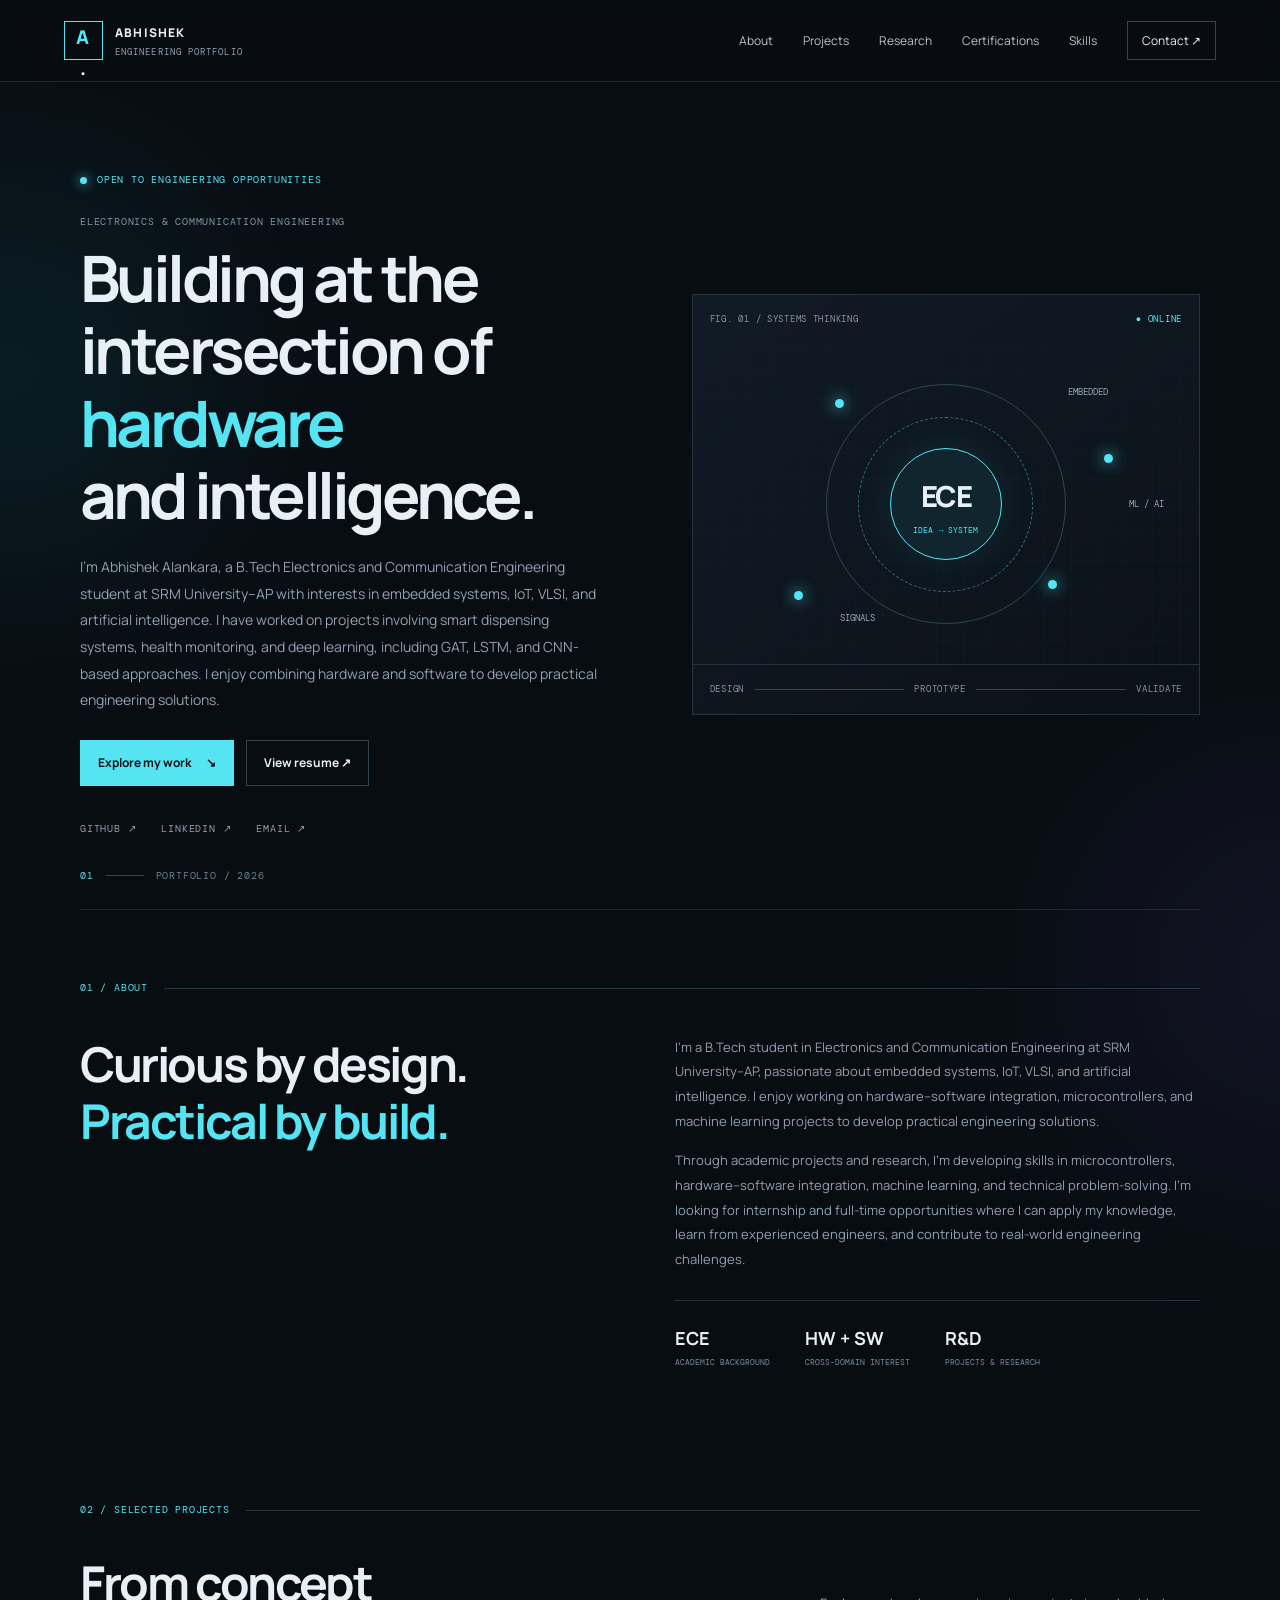
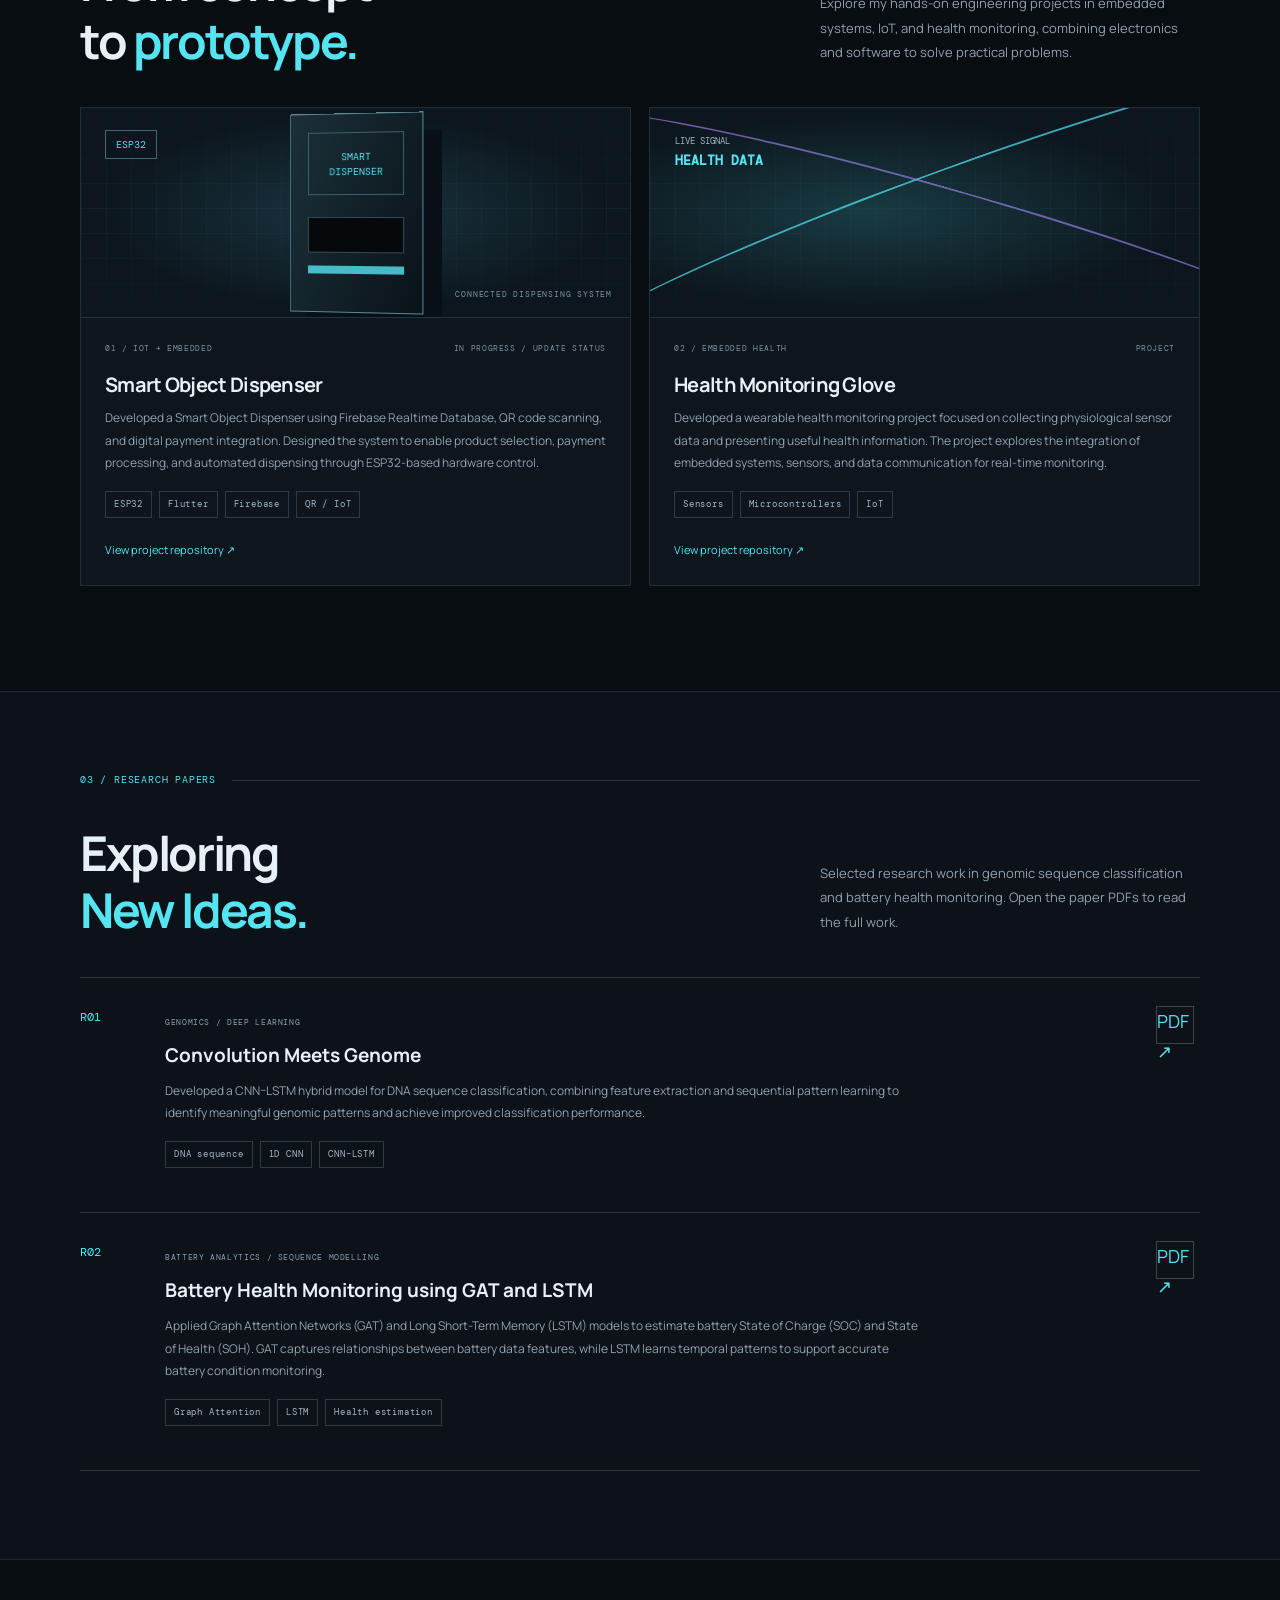
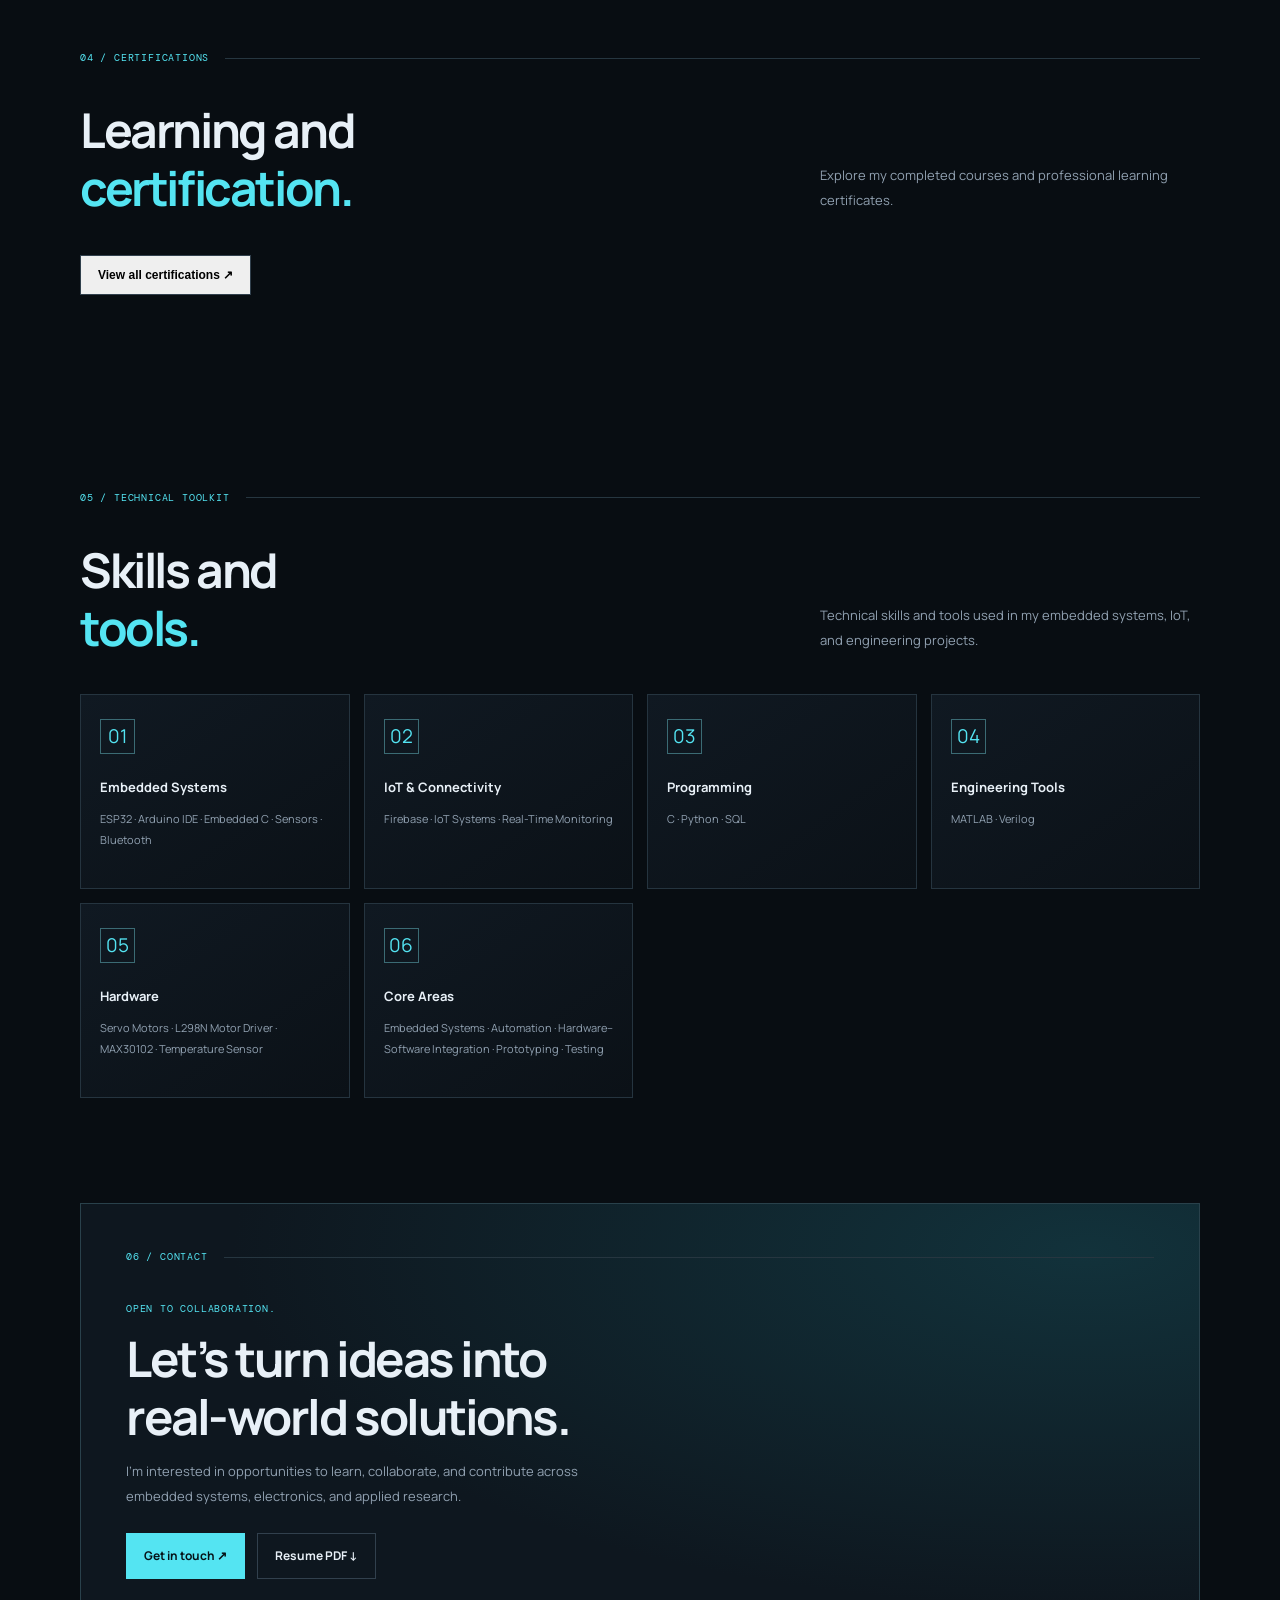
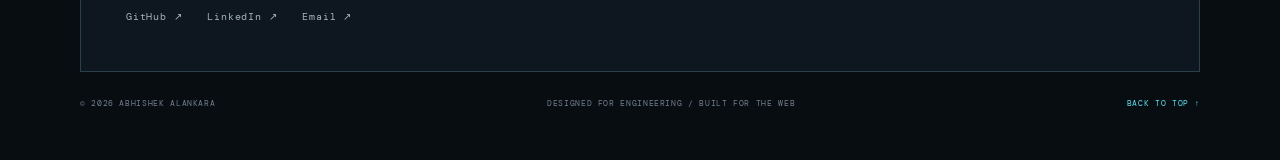
==== index.html @ 3ebed551 "Add files via upload" ====
<!DOCTYPE html>
<html lang="en">
<head>
  <meta charset="UTF-8">
  <meta name="viewport" content="width=device-width, initial-scale=1.0">
  <meta name="description" content="Abhishek Alankara — Electronics and Communication Engineering portfolio, embedded systems, IoT, VLSI and AI/ML research.">
  <title>Abhishek Alankara | ECE Portfolio</title>
  <link rel="preconnect" href="https://fonts.googleapis.com">
  <link rel="preconnect" href="https://fonts.gstatic.com" crossorigin>
  <link href="https://fonts.googleapis.com/css2?family=DM+Mono:wght@400;500&family=Manrope:wght@400;500;600;700;800&display=swap" rel="stylesheet">
  <link rel="stylesheet" href="style.css">
  <style>[hidden] { display: none !important; }</style>
</head>
<body>
  <div class="ambient ambient-one"></div><div class="ambient ambient-two"></div>
  <header class="site-header">
    <a class="brand" href="#home"><span class="brand-mark">A<span>.</span></span><span>ABHISHEK <small>ENGINEERING PORTFOLIO</small></span></a>
    <button class="menu-toggle" aria-label="Toggle navigation" aria-expanded="false">☰</button>
    <nav id="nav">
      <a href="#about">About</a><a href="#projects">Projects</a><a href="#research">Research</a><a href="#certifications">Certifications</a><a href="#skills">Skills</a><a href="#contact" class="nav-contact">Contact ↗</a>
    </nav>
  </header>

  <main>
    <section class="hero section-wrap" id="home">
      <div class="hero-copy">
        <div class="eyebrow"><span class="pulse"></span> OPEN TO ENGINEERING OPPORTUNITIES</div>
        <p class="hero-kicker">ELECTRONICS & COMMUNICATION ENGINEERING</p>
        <h1>Building at the<br>intersection of <span>hardware</span><br>and intelligence.</h1>
        <p class="hero-description">I'm Abhishek Alankara, a B.Tech Electronics and Communication Engineering student at SRM University–AP with interests in embedded systems, IoT, VLSI, and artificial intelligence. I have worked on projects involving smart dispensing systems, health monitoring, and deep learning, including GAT, LSTM, and CNN-based approaches. I enjoy combining hardware and software to develop practical engineering solutions.
</p>
        <div class="hero-actions">
          <a class="button button-primary" href="#projects">Explore my work <span>↘</span></a>
          <a class="button button-ghost" href="assets/resume.pdf" target="_blank" rel="noopener">View resume ↗</a>
        </div>
        <div class="hero-links"><a href="https://github.com/abhishekalankara" target="_blank" rel="noopener">GITHUB ↗</a><a href="https://www.linkedin.com/in/abhishekalankara/" target="_blank" rel="noopener">LINKEDIN ↗</a><a href="mailto:abishekalankara@gmail.com">EMAIL ↗</a></div>
      </div>
      <div class="hero-visual" aria-label="Decorative circuit-inspired graphic">
        <div class="visual-top"><span>FIG. 01 / SYSTEMS THINKING</span><span class="live-dot">● ONLINE</span></div>
        <div class="circuit">
          <div class="circuit-ring ring-a"></div><div class="circuit-ring ring-b"></div><div class="circuit-core"><span>ECE</span><small>IDEA → SYSTEM</small></div>
          <i class="node node-a"></i><i class="node node-b"></i><i class="node node-c"></i><i class="node node-d"></i>
          <span class="circuit-label label-a">EMBEDDED</span><span class="circuit-label label-b">SIGNALS</span><span class="circuit-label label-c">ML / AI</span>
        </div>
        <div class="visual-bottom"><span>DESIGN</span><span class="visual-line"></span><span>PROTOTYPE</span><span class="visual-line"></span><span>VALIDATE</span></div>
      </div>
      <div class="hero-index"><span>01</span><span class="index-line"></span><span>PORTFOLIO / 2026</span></div>
    </section>

    <section class="section-wrap intro-strip" id="about">
      <div class="section-label"><span>01 / ABOUT</span><span class="label-line"></span></div>
      <div class="about-grid">
        <h2>Curious by design.<br><span>Practical by build.</span></h2>
        <div class="about-copy">
          <p>I'm a B.Tech student in Electronics and Communication Engineering at SRM University–AP, passionate about embedded systems, IoT, VLSI, and artificial intelligence. I enjoy working on hardware–software integration, microcontrollers, and machine learning projects to develop practical engineering solutions.
</p>
          <p>Through academic projects and research, I'm developing skills in microcontrollers, hardware–software integration, machine learning, and technical problem-solving. I'm looking for internship and full-time opportunities where I can apply my knowledge, learn from experienced engineers, and contribute to real-world engineering challenges.
</p>
          <div class="about-facts"><div><strong>ECE</strong><small>ACADEMIC BACKGROUND</small></div><div><strong>HW + SW</strong><small>CROSS-DOMAIN INTEREST</small></div><div><strong>R&D</strong><small>PROJECTS & RESEARCH</small></div></div>
        </div>
      </div>
    </section>

    <section class="section-wrap projects-section" id="projects">
      <div class="section-label"><span>02 / SELECTED PROJECTS</span><span class="label-line"></span></div>
      <div class="section-heading"><div><h2>From concept<br>to <span>prototype.</span></h2></div><p>Explore my hands-on engineering projects in embedded systems, IoT, and health monitoring, combining electronics and software to solve practical problems.</p></div>
      <div class="project-grid">
        <article class="project-card">
          <div class="project-art dispenser-art"><div class="art-chip">ESP32</div><div class="art-lines"></div><div class="art-device"><div class="device-screen">SMART<br>DISPENSER</div><div class="device-slot"></div><div class="device-base"></div></div><span class="art-caption">CONNECTED DISPENSING SYSTEM</span></div>
          <div class="project-content"><div class="project-meta"><span>01 / IOT + EMBEDDED</span><span>IN PROGRESS / UPDATE STATUS</span></div><h3>Smart Object Dispenser</h3><p>Developed a Smart Object Dispenser using Firebase Realtime Database, QR code scanning, and digital payment integration. Designed the system to enable product selection, payment processing, and automated dispensing through ESP32-based hardware control.</p><div class="tag-row"><span>ESP32</span><span>Flutter</span><span>Firebase</span><span>QR / IoT</span></div><a class="text-link" href="https://github.com/abhishekalankara/Smart-Object-Dispenser-using-IoT" target="_blank" rel="noopener noreferrer">View project repository ↗</a></div>
        </article>
        <article class="project-card">
          <div class="project-art health-art"><div class="wave wave-one"></div><div class="wave wave-two"></div><div class="health-label">LIVE SIGNAL<br><b>HEALTH DATA</b></div><div class="health-grid"></div></div>
          <div class="project-content"><div class="project-meta"><span>02 / EMBEDDED HEALTH</span><span>PROJECT</span></div><h3>Health Monitoring Glove</h3><p>Developed a wearable health monitoring project focused on collecting physiological sensor data and presenting useful health information. The project explores the integration of embedded systems, sensors, and data communication for real-time monitoring.</p><div class="tag-row"><span>Sensors</span><span>Microcontrollers</span><span>IoT</span></div><a class="text-link" href="https://github.com/abhishekalankara/Wearable-IoT-Health-Monitoring-Glove" target="_blank" rel="noopener noreferrer">View project repository ↗</a></div>
        </article>

      </div>
    </section>

    <section class="research-section" id="research"><div class="section-wrap">
      <div class="section-label"><span>03 / RESEARCH PAPERS</span><span class="label-line"></span></div>
      <div class="section-heading"><div><h2>Exploring<br><span>New Ideas.</span></h2></div><p>Selected research work in genomic sequence classification and battery health monitoring. Open the paper PDFs to read the full work.</p></div>
      <div class="research-list">
        <article class="research-item"><div class="research-number">R01</div><div class="research-main"><span class="research-type">GENOMICS / DEEP LEARNING</span><h3>Convolution Meets Genome</h3><p>Developed a CNN–LSTM hybrid model for DNA sequence classification, combining feature extraction and sequential pattern learning to identify meaningful genomic patterns and achieve improved classification performance.</p><div class="tag-row"><span>DNA sequence</span><span>1D CNN</span><span>CNN–LSTM</span></div></div><a class="round-link" href="assets/research/convolution-meets-genome.pdf" target="_blank" rel="noopener" aria-label="Read Convolution Meets Genome paper">PDF ↗</a></article>
        <article class="research-item"><div class="research-number">R02</div><div class="research-main"><span class="research-type">BATTERY ANALYTICS / SEQUENCE MODELLING</span><h3>Battery Health Monitoring using GAT and LSTM</h3><p>Applied Graph Attention Networks (GAT) and Long Short-Term Memory (LSTM) models to estimate battery State of Charge (SOC) and State of Health (SOH). GAT captures relationships between battery data features, while LSTM learns temporal patterns to support accurate battery condition monitoring.</p><div class="tag-row"><span>Graph Attention</span><span>LSTM</span><span>Health estimation</span></div></div><a class="round-link" href="assets/research/battery-health-gat-lstm.pdf" target="_blank" rel="noopener" aria-label="Read Battery Health Monitoring paper">PDF ↗</a></article>
      </div>
      
    </div></section>


    <section class="section-wrap skills-section" id="certifications">
      <div class="section-label"><span>04 / CERTIFICATIONS</span><span class="label-line"></span></div>
      <div class="section-heading">
        <div><h2>Learning and<br><span>certification.</span></h2></div>
        <p>Explore my completed courses and professional learning certificates.</p>
      </div>
      <div class="certification-actions">
        <button class="button button-ghost" id="toggle-certifications" type="button"
          aria-expanded="false" aria-controls="certification-list">View all certifications ↗</button>
      </div>
      <div class="skills-grid certification-list" id="certification-list" hidden>
        <article class="skill-card"><span class="skill-icon">01</span><h3>Control Design Onramp with Simulink</h3><p>MathWorks Training Services</p><a class="text-link" href="assets/certifications/control-design-onramp-simulink.pdf" target="_blank" rel="noopener noreferrer">View certificate PDF ↗</a></article>
        <article class="skill-card"><span class="skill-icon">02</span><h3>Simulink Onramp</h3><p>MathWorks Training Services</p><a class="text-link" href="assets/certifications/simulink-onramp.pdf" target="_blank" rel="noopener noreferrer">View certificate PDF ↗</a></article>
        <article class="skill-card"><span class="skill-icon">03</span><h3>Cyber Job Simulation</h3><p>Deloitte · Forage</p><a class="text-link" href="assets/certifications/deloitte-cyber-job-simulation.pdf" target="_blank" rel="noopener noreferrer">View certificate PDF ↗</a></article>
        <article class="skill-card"><span class="skill-icon">04</span><h3>Free Embedded Systems Course</h3><p>Course completion</p><a class="text-link" href="assets/certifications/embedded-systems-course.pdf" target="_blank" rel="noopener noreferrer">View certificate PDF ↗</a></article>
        <article class="skill-card"><span class="skill-icon">05</span><h3>Generative AI for Beginners</h3><p>Course completion</p><a class="text-link" href="assets/certifications/generative-ai-for-beginners.pdf" target="_blank" rel="noopener noreferrer">View certificate PDF ↗</a></article>
        <article class="skill-card"><span class="skill-icon">06</span><h3>Artificial Intelligence Fundamentals</h3><p>IBM SkillsBuild</p><a class="text-link" href="assets/certifications/ibm-artificial-intelligence-fundamentals.pdf" target="_blank" rel="noopener noreferrer">View certificate PDF ↗</a></article>
        <article class="skill-card"><span class="skill-icon">07</span><h3>Introduction to Cloud Computing</h3><p>Course completion</p><a class="text-link" href="assets/certifications/introduction-to-cloud-computing.pdf" target="_blank" rel="noopener noreferrer">View certificate PDF ↗</a></article>
        <article class="skill-card"><span class="skill-icon">08</span><h3>Operating Systems Basics</h3><p>Cisco Networking Academy</p><a class="text-link" href="assets/certifications/operating-systems-basics.pdf" target="_blank" rel="noopener noreferrer">View certificate PDF ↗</a></article>
      </div>
    </section>

    <section class="section-wrap skills-section" id="skills">
      <div class="section-label"><span>05 / TECHNICAL TOOLKIT</span><span class="label-line"></span></div>
      <div class="section-heading"><div><h2>Skills and<br><span>tools.</span></h2></div><p>Technical skills and tools used in my embedded systems, IoT, and engineering projects.</p></div>
      <div class="skills-grid">
        <div class="skill-card"><span class="skill-icon">01</span><h3>Embedded Systems</h3><p>ESP32 · Arduino IDE · Embedded C · Sensors · Bluetooth</p></div>
        <div class="skill-card"><span class="skill-icon">02</span><h3>IoT &amp; Connectivity</h3><p>Firebase · IoT Systems · Real-Time Monitoring</p></div>
        <div class="skill-card"><span class="skill-icon">03</span><h3>Programming</h3><p>C · Python · SQL</p></div>
        <div class="skill-card"><span class="skill-icon">04</span><h3>Engineering Tools</h3><p>MATLAB · Verilog</p></div>
        <div class="skill-card"><span class="skill-icon">05</span><h3>Hardware</h3><p>Servo Motors · L298N Motor Driver · MAX30102 · Temperature Sensor</p></div>
        <div class="skill-card"><span class="skill-icon">06</span><h3>Core Areas</h3><p>Embedded Systems · Automation · Hardware–Software Integration · Prototyping · Testing</p></div>
      </div>
    </section>

    <section class="section-wrap contact-section" id="contact">
      <div class="contact-panel"><div class="section-label"><span>06 / CONTACT</span><span class="label-line"></span></div><p class="eyebrow">OPEN TO COLLABORATION.</p><h2>Let’s turn ideas into<br>real-world solutions.</h2><p class="contact-copy">I'm interested in opportunities to learn, collaborate, and contribute across embedded systems, electronics, and applied research.</p><div class="hero-actions"><a class="button button-primary" href="mailto:abishekalankara@gmail.com">Get in touch ↗</a><a class="button button-ghost" href="assets/resume.pdf" target="_blank" rel="noopener">Resume PDF ↓</a></div><div class="contact-links"><a href="https://github.com/abhishekalankara" target="_blank" rel="noopener">GitHub ↗</a><a href="https://www.linkedin.com/in/abhishekalankara/" target="_blank" rel="noopener">LinkedIn ↗</a><a href="mailto:abishekalankara@gmail.com">Email ↗</a></div></div>
      <footer><span>© <span id="year"></span> ABHISHEK ALANKARA</span><span>DESIGNED FOR ENGINEERING / BUILT FOR THE WEB</span><a href="#home">BACK TO TOP ↑</a></footer>
    </section>
  </main>

  <script>
    const certificationToggle = document.getElementById("toggle-certifications");
    const certificationList = document.getElementById("certification-list");
    if (certificationToggle && certificationList) {
      certificationToggle.addEventListener("click", () => {
        const isExpanded = certificationToggle.getAttribute("aria-expanded") === "true";
        certificationToggle.setAttribute("aria-expanded", String(!isExpanded));
        certificationList.hidden = isExpanded;
        certificationList.style.display = isExpanded ? "none" : "grid";
        certificationToggle.textContent = isExpanded
          ? "View all certifications ↗"
          : "Hide certifications ↑";
      });
    }
  </script>

  <script src="script.js"></script>
</body>
</html>
---- style.css ----
:root{--bg:#080d12;--panel:#0e151d;--panel2:#111b25;--text:#e8f0f7;--muted:#91a1b1;--cyan:#54e4f2;--violet:#a78bfa;--line:#24313d;--mono:"DM Mono",monospace;--sans:"Manrope",sans-serif}*{box-sizing:border-box}html{scroll-behavior:smooth;scroll-padding-top:90px}body{margin:0;background:var(--bg);color:var(--text);font-family:var(--sans);line-height:1.65;overflow-x:hidden}a{color:inherit;text-decoration:none}.ambient{position:absolute;width:380px;height:380px;border-radius:50%;filter:blur(120px);opacity:.10;pointer-events:none}.ambient-one{background:#20cfe2;top:180px;left:-180px}.ambient-two{background:#8057e8;top:780px;right:-200px}.site-header{height:82px;display:flex;align-items:center;justify-content:space-between;padding:0 max(5vw,24px);border-bottom:1px solid #1b2731;position:sticky;top:0;background:rgba(8,13,18,.88);backdrop-filter:blur(18px);z-index:10}.brand{display:flex;gap:12px;align-items:center;font-size:12px;font-weight:800;letter-spacing:.1em}.brand small{display:block;color:var(--muted);font:9px var(--mono);letter-spacing:.12em;margin-top:3px}.brand-mark{display:grid;place-items:center;width:39px;height:39px;border:1px solid var(--cyan);color:var(--cyan);font-size:19px}.brand-mark span{color:white}nav{display:flex;align-items:center;gap:30px;font-size:12px;color:#b9c6d2}nav a:hover,.hero-links a:hover,.contact-links a:hover{color:var(--cyan)}.nav-contact{border:1px solid #344552;padding:9px 14px;color:var(--text)}.menu-toggle{display:none;background:none;border:1px solid var(--line);color:var(--text);padding:8px 10px}.section-wrap{width:min(1120px,90%);margin:0 auto}.hero{min-height:660px;padding:90px 0 72px;display:grid;grid-template-columns:1.05fr .95fr;align-items:center;gap:50px;position:relative}.eyebrow,.hero-kicker,.section-label,.project-meta,.tag-row,.hero-links,.visual-top,.visual-bottom,.hero-index,.research-type,.note,.contact-links,footer{font-family:var(--mono);font-size:10px;letter-spacing:.08em}.eyebrow{color:var(--cyan);display:flex;align-items:center;gap:10px}.pulse,.live-dot{color:var(--cyan)}.pulse{width:7px;height:7px;border-radius:50%;background:var(--cyan);box-shadow:0 0 12px var(--cyan)}.hero-kicker{color:#8194a5;margin:25px 0 12px;font-size:10px}.hero h1{font-size:clamp(38px,5vw,65px);line-height:1.13;letter-spacing:-.055em;margin:0;font-weight:700}.hero h1 span,.section-heading h2 span,.about-grid h2 span{color:var(--cyan)}.hero-description{max-width:520px;color:var(--muted);font-size:14px;line-height:1.9;margin:23px 0 26px}.hero-actions{display:flex;flex-wrap:wrap;gap:12px}.button{display:inline-flex;gap:15px;align-items:center;padding:12px 17px;font-size:12px;font-weight:700;border:1px solid #31404d;transition:.2s}.button-primary{background:var(--cyan);color:#061116;border-color:var(--cyan)}.button-primary:hover{background:#a0f5fb}.button-ghost:hover{border-color:var(--cyan);color:var(--cyan)}.hero-links{display:flex;gap:25px;color:#91a1b1;margin-top:35px}.hero-visual{border:1px solid #25333e;background:linear-gradient(145deg,#111b25,#0b1118);min-height:400px;position:relative;overflow:hidden}.visual-top,.visual-bottom{display:flex;justify-content:space-between;padding:17px;color:#8496a6;font-size:9px}.visual-bottom{align-items:center;gap:10px;border-top:1px solid #24313d}.visual-line{height:1px;background:#33434f;flex:1}.circuit{position:relative;height:320px;display:grid;place-items:center;background-image:linear-gradient(#1d2a3428 1px,transparent 1px),linear-gradient(90deg,#1d2a3428 1px,transparent 1px);background-size:27px 27px}.circuit-ring{position:absolute;border:1px solid #2b4852;border-radius:50%;width:240px;height:240px}.ring-b{width:175px;height:175px;border-color:#34727c;border-style:dashed;animation:rotate 35s linear infinite}.circuit-core{width:112px;height:112px;border-radius:50%;background:#10252e;border:1px solid var(--cyan);display:flex;flex-direction:column;justify-content:center;align-items:center;box-shadow:0 0 45px #24d4e51c;z-index:1}.circuit-core span{font-size:29px;font-weight:800;letter-spacing:-.06em}.circuit-core small{font:8px var(--mono);color:var(--cyan);margin-top:5px}.node{position:absolute;width:9px;height:9px;background:var(--cyan);border-radius:50%;box-shadow:0 0 15px var(--cyan)}.node-a{top:55px;left:28%}.node-b{top:110px;right:17%}.node-c{bottom:64px;left:20%}.node-d{bottom:75px;right:28%}.circuit-label{position:absolute;font:9px var(--mono);color:#90a7b5}.label-a{top:42px;right:18%}.label-b{bottom:40px;left:29%}.label-c{top:48%;right:7%}.hero-index{position:absolute;bottom:25px;left:0;display:flex;align-items:center;gap:12px;color:#6d7e8d}.hero-index span:first-child{color:var(--cyan)}.index-line{width:38px;height:1px;background:#354650}.intro-strip{padding:70px 0 95px;border-top:1px solid #1b2731}.section-label{display:flex;align-items:center;gap:16px;color:var(--cyan)}.label-line{height:1px;background:#263640;flex:1}.about-grid{display:grid;grid-template-columns:1fr 1fr;gap:70px;margin-top:38px}.about-grid h2,.section-heading h2{font-size:clamp(31px,4vw,48px);letter-spacing:-.05em;line-height:1.2;margin:0}.about-copy p,.section-heading>p{font-size:13px;color:var(--muted);line-height:1.9;margin:0 0 15px}.about-facts{display:flex;gap:35px;margin-top:28px;padding-top:23px;border-top:1px solid var(--line)}.about-facts strong{display:block;color:var(--text);font-size:18px}.about-facts small{display:block;color:#778a99;font:8px var(--mono);margin-top:4px}.projects-section{padding:40px 0 105px}.section-heading{display:flex;align-items:end;justify-content:space-between;gap:50px;margin:35px 0 38px}.section-heading>p{max-width:380px;margin-bottom:4px}.project-grid{display:grid;grid-template-columns:1fr 1fr;gap:18px}.project-card{background:var(--panel);border:1px solid #202e39;transition:transform .25s,border-color .25s;min-width:0}.project-card:hover{transform:translateY(-4px);border-color:#42616d}.project-featured{grid-column:span 2;display:grid;grid-template-columns:1fr 1fr}.project-art{height:210px;position:relative;overflow:hidden;background:#101c25;border-bottom:1px solid #24323e}.project-featured .project-art{height:100%;min-height:330px;border:0;border-right:1px solid #24323e}.project-content{padding:24px}.project-meta{display:flex;justify-content:space-between;gap:12px;color:#7e93a3;font-size:8px}.project-content h3{font-size:20px;letter-spacing:-.035em;margin:16px 0 9px;line-height:1.35}.project-content p{font-size:12px;line-height:1.85;color:var(--muted);margin:0 0 17px}.tag-row{display:flex;gap:7px;flex-wrap:wrap;margin:16px 0}.tag-row span{border:1px solid #293c48;padding:5px 8px;color:#a6b8c5;font-size:9px}.text-link{display:inline-block;margin-top:7px;color:var(--cyan);font-size:11px}.dispenser-art{display:grid;place-items:center;background:radial-gradient(ellipse at center,#193540,#0d161e 65%)}.art-chip{position:absolute;top:22px;left:24px;border:1px solid #3e6972;color:var(--cyan);font:10px var(--mono);padding:7px 10px}.art-lines,.health-grid{position:absolute;inset:0;background-image:linear-gradient(#2b657022 1px,transparent 1px),linear-gradient(90deg,#2b657022 1px,transparent 1px);background-size:25px 25px;mask-image:linear-gradient(transparent,black,transparent)}.art-device{position:relative;width:135px;height:200px;border:1px solid #5a8991;background:linear-gradient(110deg,#1b3039,#0a1219);box-shadow:18px 18px 0 #071016;transform:perspective(600px) rotateY(-8deg);padding:18px}.device-screen{height:63px;border:1px solid #35626b;color:var(--cyan);font:10px var(--mono);display:grid;place-content:center;text-align:center;line-height:1.5}.device-slot{height:36px;margin-top:22px;border:1px solid #344954;background:#05090c}.device-base{height:8px;background:var(--cyan);margin-top:13px;opacity:.8}.art-caption{position:absolute;bottom:18px;right:18px;font:8px var(--mono);color:#7996a5;letter-spacing:.1em}.health-art{background:radial-gradient(ellipse at 40% 50%,#183b43,#0d161e 65%)}.wave{position:absolute;width:150%;height:80px;border-top:2px solid var(--cyan);border-radius:50%;transform:rotate(-20deg);top:60px;left:-20%;opacity:.7}.wave-two{top:82px;border-color:#a78bfa;transform:rotate(16deg);opacity:.6}.health-label{position:absolute;z-index:1;left:25px;top:25px;font:9px var(--mono);color:#9cb4c1;line-height:1.8}.health-label b{color:var(--cyan);font-size:13px}.battery-art{background:radial-gradient(ellipse at center,#302a43,#10131e 70%)}.battery-shell{position:absolute;left:22%;top:68px;width:100px;height:54px;border:2px solid #8f80b7;border-radius:6px;padding:5px}.battery-shell:after{content:"";position:absolute;right:-8px;top:15px;width:6px;height:20px;background:#8f80b7}.battery-fill{height:100%;width:72%;background:linear-gradient(90deg,#8066ce,#b3a1ff);box-shadow:0 0 22px #9a84f54d}.model-node{position:absolute;border:1px solid #9b8bd5;color:#d5c9ff;background:#211c32;padding:7px 10px;font:10px var(--mono)}.n1{right:20%;top:42px}.n2{right:13%;bottom:46px}.model-connector{position:absolute;width:70px;height:55px;border-top:1px solid #9b8bd5;border-right:1px solid #9b8bd5;right:21%;top:73px}.genome-art{background:radial-gradient(ellipse at 50% 50%,#12343a,#0d161e 70%)}.dna-strand{position:absolute;left:40%;top:26px;font:16px var(--mono);line-height:1.6;color:var(--cyan);letter-spacing:7px;text-shadow:0 0 15px #54e4f255}.dna-strand span{color:#b7a4ff}.genome-orbit{position:absolute;width:150px;height:150px;border:1px solid #38727a;border-radius:50%;left:calc(40% - 28px);top:25px;transform:scaleX(.5) rotate(30deg)}.research-section{background:#0c1218;border-top:1px solid #1b2731;border-bottom:1px solid #1b2731;padding:80px 0 88px}.research-list{border-top:1px solid #283641}.research-item{display:grid;grid-template-columns:65px 1fr 44px;gap:20px;padding:28px 0;border-bottom:1px solid #283641;align-items:start}.research-number{font:12px var(--mono);color:var(--cyan);padding-top:3px}.research-type{font-size:8px;color:#8ca0af}.research-main h3{font-size:19px;margin:8px 0}.research-main p{max-width:760px;color:var(--muted);font-size:12px;line-height:1.9;margin:0}.round-link{width:38px;height:38px;border:1px solid #354752;display:grid;place-items:center;color:var(--cyan);font-size:18px}.round-link:hover{background:var(--cyan);color:#071116}.note{color:#8295a4;margin-top:25px;font-size:9px}.note span{color:var(--cyan)}.skills-section{padding:90px 0 105px}.skills-grid{display:grid;grid-template-columns:repeat(4,1fr);gap:14px}.skill-card{border:1px solid #25343f;background:linear-gradient(145deg,#101922,#0b1117);padding:24px 19px;min-height:195px}.skill-icon{display:grid;place-items:center;width:35px;height:35px;border:1px solid #3b6b74;color:var(--cyan);font-size:19px;margin-bottom:23px}.skill-card h3{font-size:13px;margin:0 0 10px}.skill-card p{font-size:11px;color:var(--muted);line-height:1.9;margin:0}.contact-section{padding:0 0 25px}.contact-panel{padding:45px;background:radial-gradient(ellipse at 90% 10%,#12323b,#0e171f 60%);border:1px solid #29414b}.contact-panel .eyebrow{margin-top:35px}.contact-panel h2{font-size:clamp(32px,4vw,49px);line-height:1.18;letter-spacing:-.05em;margin:13px 0}.contact-copy{color:var(--muted);font-size:13px;max-width:510px;line-height:1.9;margin-bottom:25px}.contact-links{display:flex;gap:25px;margin-top:30px;color:#a5b4c0}footer{display:flex;justify-content:space-between;gap:15px;flex-wrap:wrap;color:#71818e;padding:25px 0;font-size:8px}footer a{color:var(--cyan)}@keyframes rotate{to{transform:rotate(360deg)}}@media(max-width:800px){.site-header{height:72px}.menu-toggle{display:block}nav{display:none;position:absolute;top:71px;left:0;right:0;background:#0b1219;padding:20px 5%;border-bottom:1px solid var(--line);flex-direction:column;align-items:flex-start;gap:18px}nav.open{display:flex}.hero{grid-template-columns:1fr;padding-top:65px;gap:35px}.hero-visual{min-height:360px}.hero-index{bottom:18px}.about-grid{grid-template-columns:1fr;gap:25px}.section-heading{align-items:flex-start;flex-direction:column;gap:15px}.project-featured{grid-template-columns:1fr}.project-featured .project-art{min-height:260px;border-right:0;border-bottom:1px solid #24323e}.skills-grid{grid-template-columns:1fr 1fr}.project-content{padding:20px}.about-facts{gap:20px}.contact-panel{padding:28px}}@media(max-width:520px){.section-wrap{width:89%}.hero{padding-top:48px;min-height:auto;padding-bottom:80px}.hero h1{font-size:39px}.hero-description{font-size:13px}.hero-links{gap:15px;font-size:9px}.hero-visual{min-height:330px}.circuit{height:260px}.circuit-ring{width:205px;height:205px}.ring-b{width:150px;height:150px}.project-grid{grid-template-columns:1fr}.project-featured{grid-column:span 1}.project-featured .project-art{min-height:245px}.project-meta{font-size:7px}.research-item{grid-template-columns:36px 1fr 34px;gap:10px}.research-main h3{font-size:16px}.round-link{width:32px;height:32px}.skills-grid{grid-template-columns:1fr}.skill-card{min-height:0}.contact-panel{padding:23px}.about-facts{gap:14px}.about-facts strong{font-size:15px}.about-facts small{font-size:7px}footer{flex-direction:column;gap:10px}}
@media(prefers-reduced-motion:reduce){html{scroll-behavior:auto}*,*:before,*:after{animation:none!important;transition:none!important}}
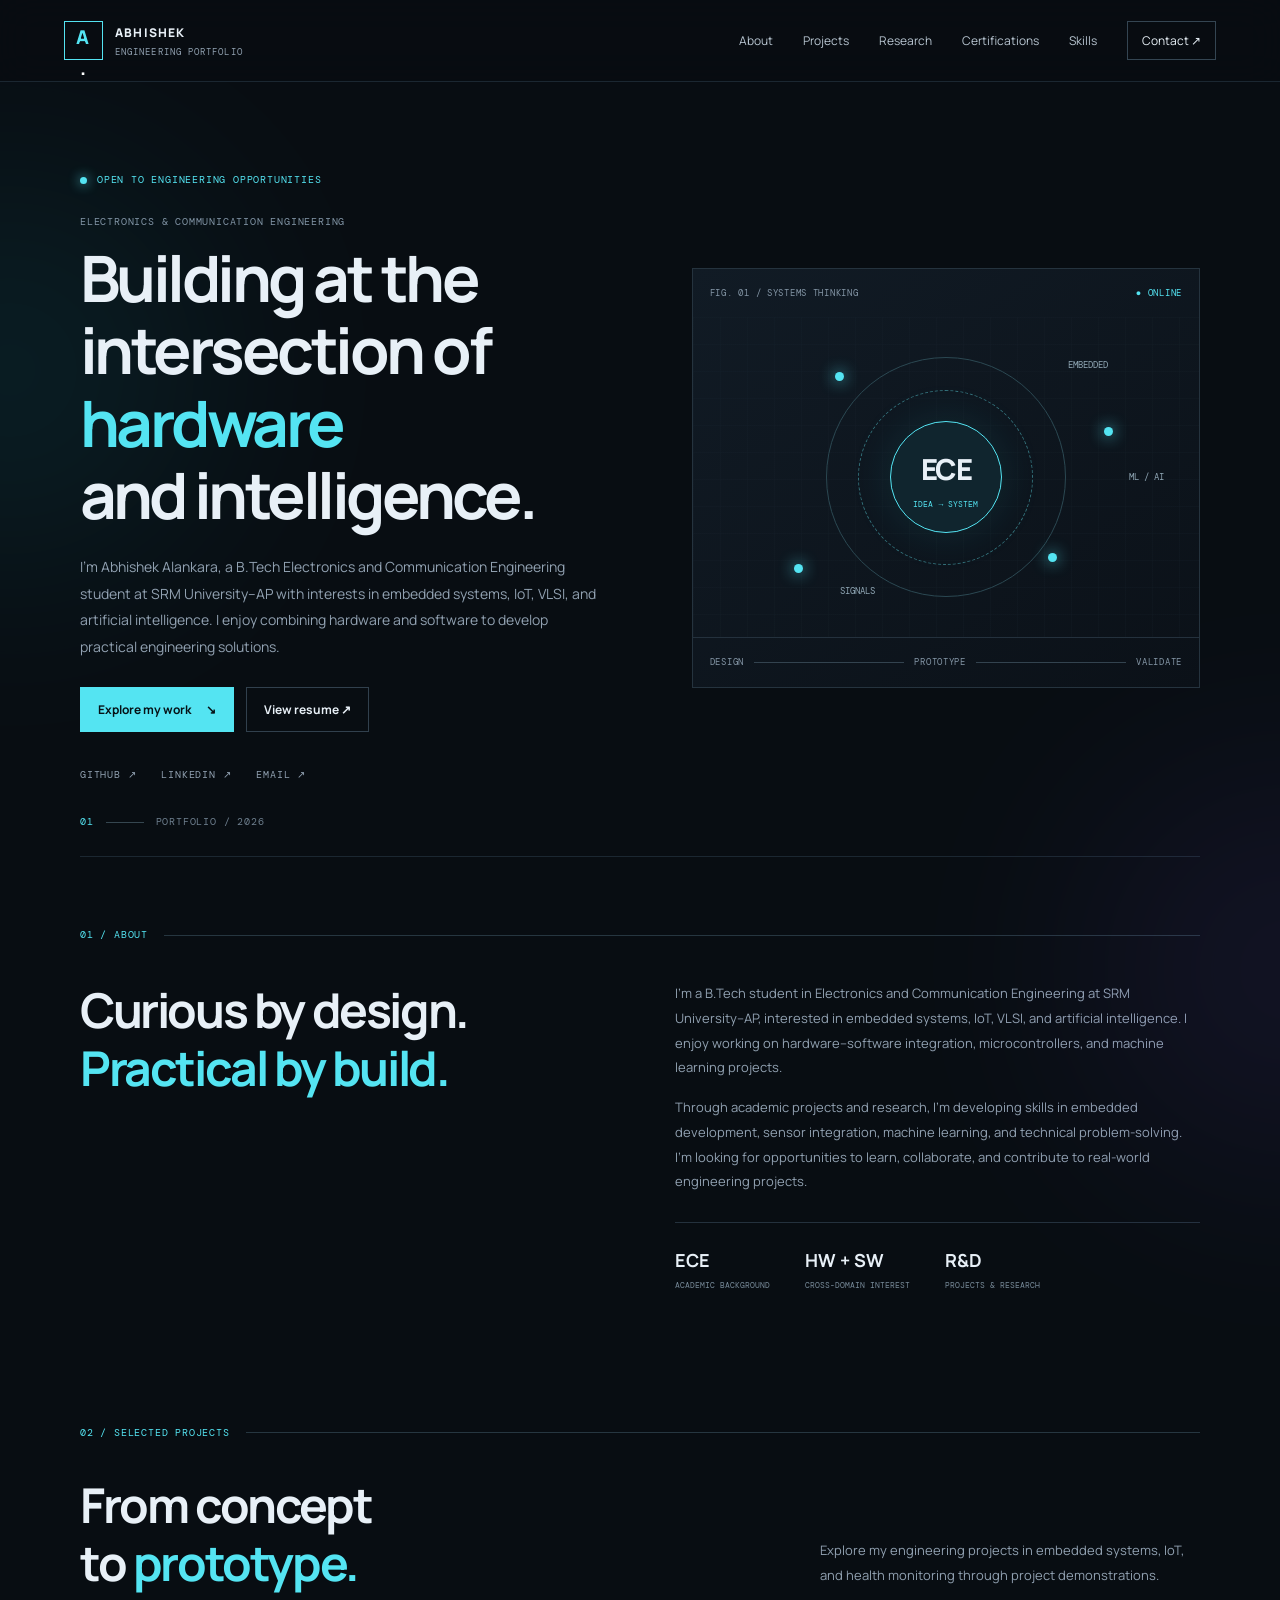
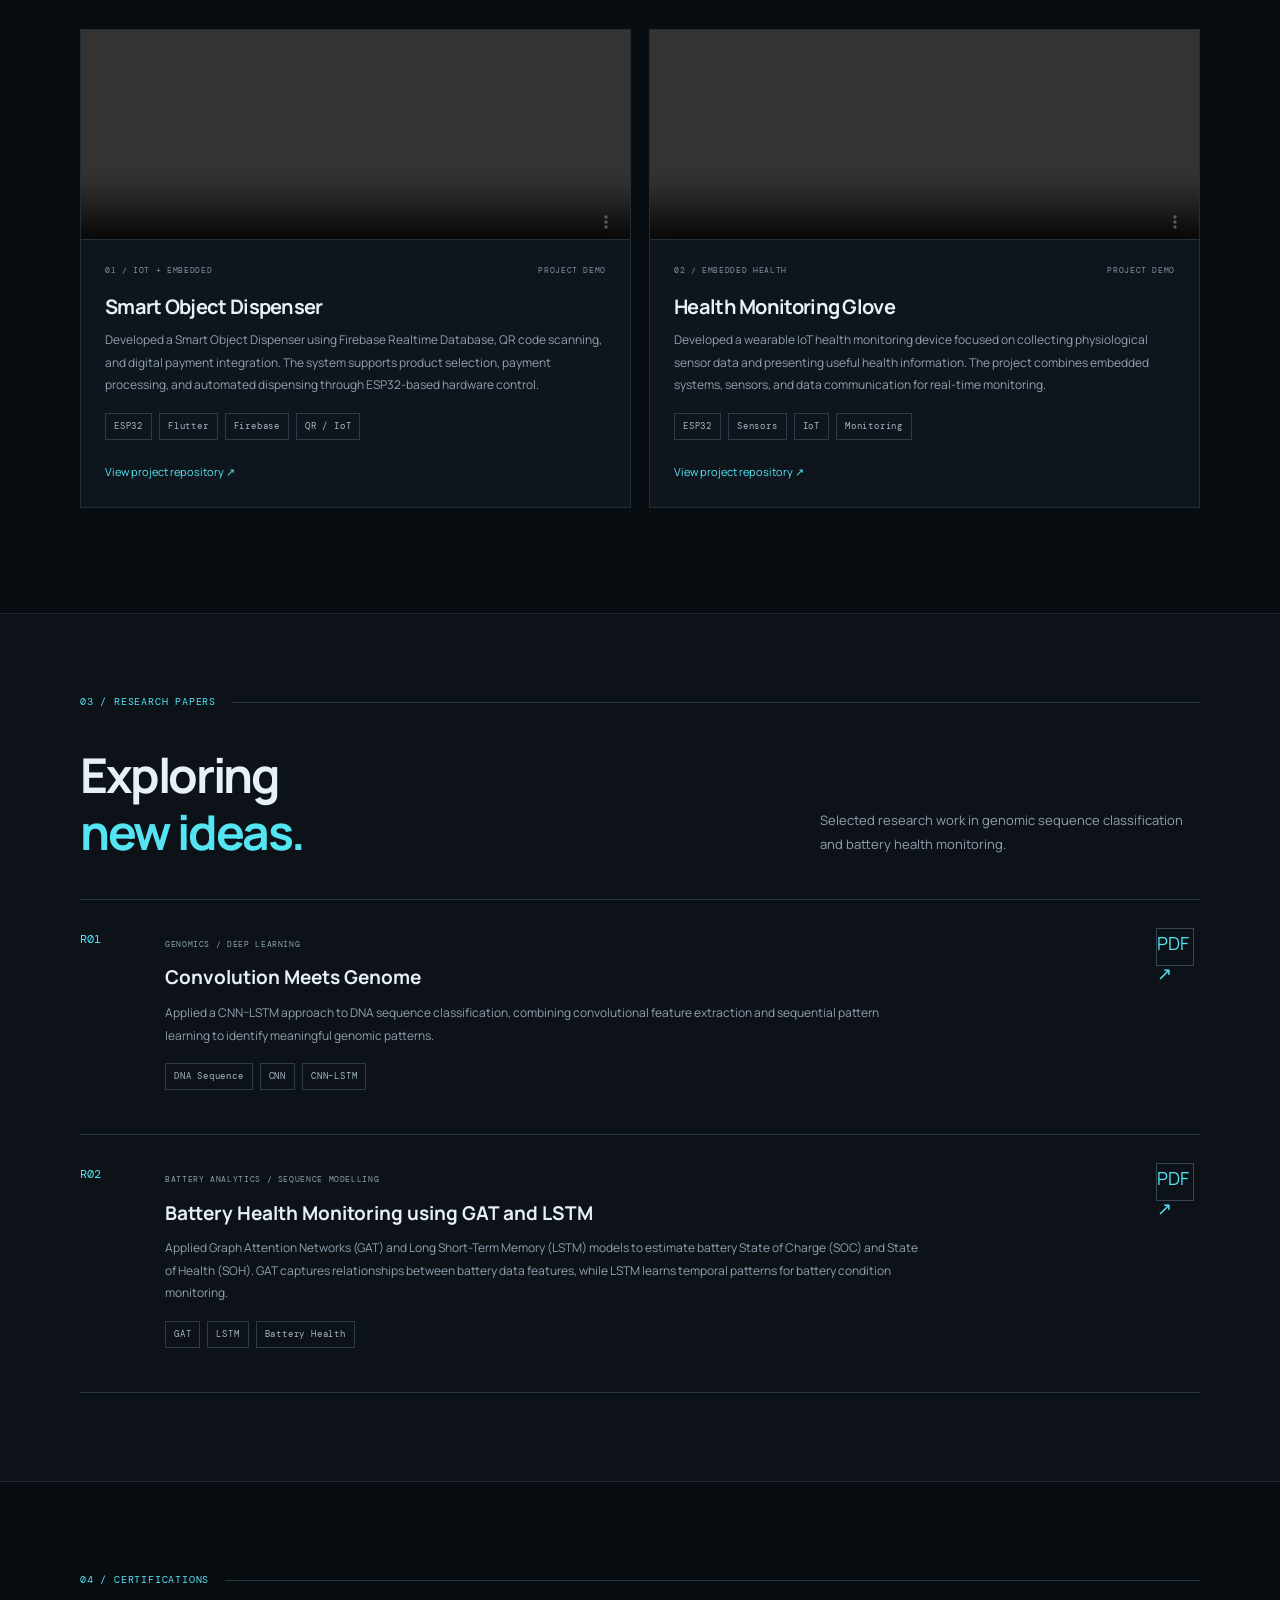
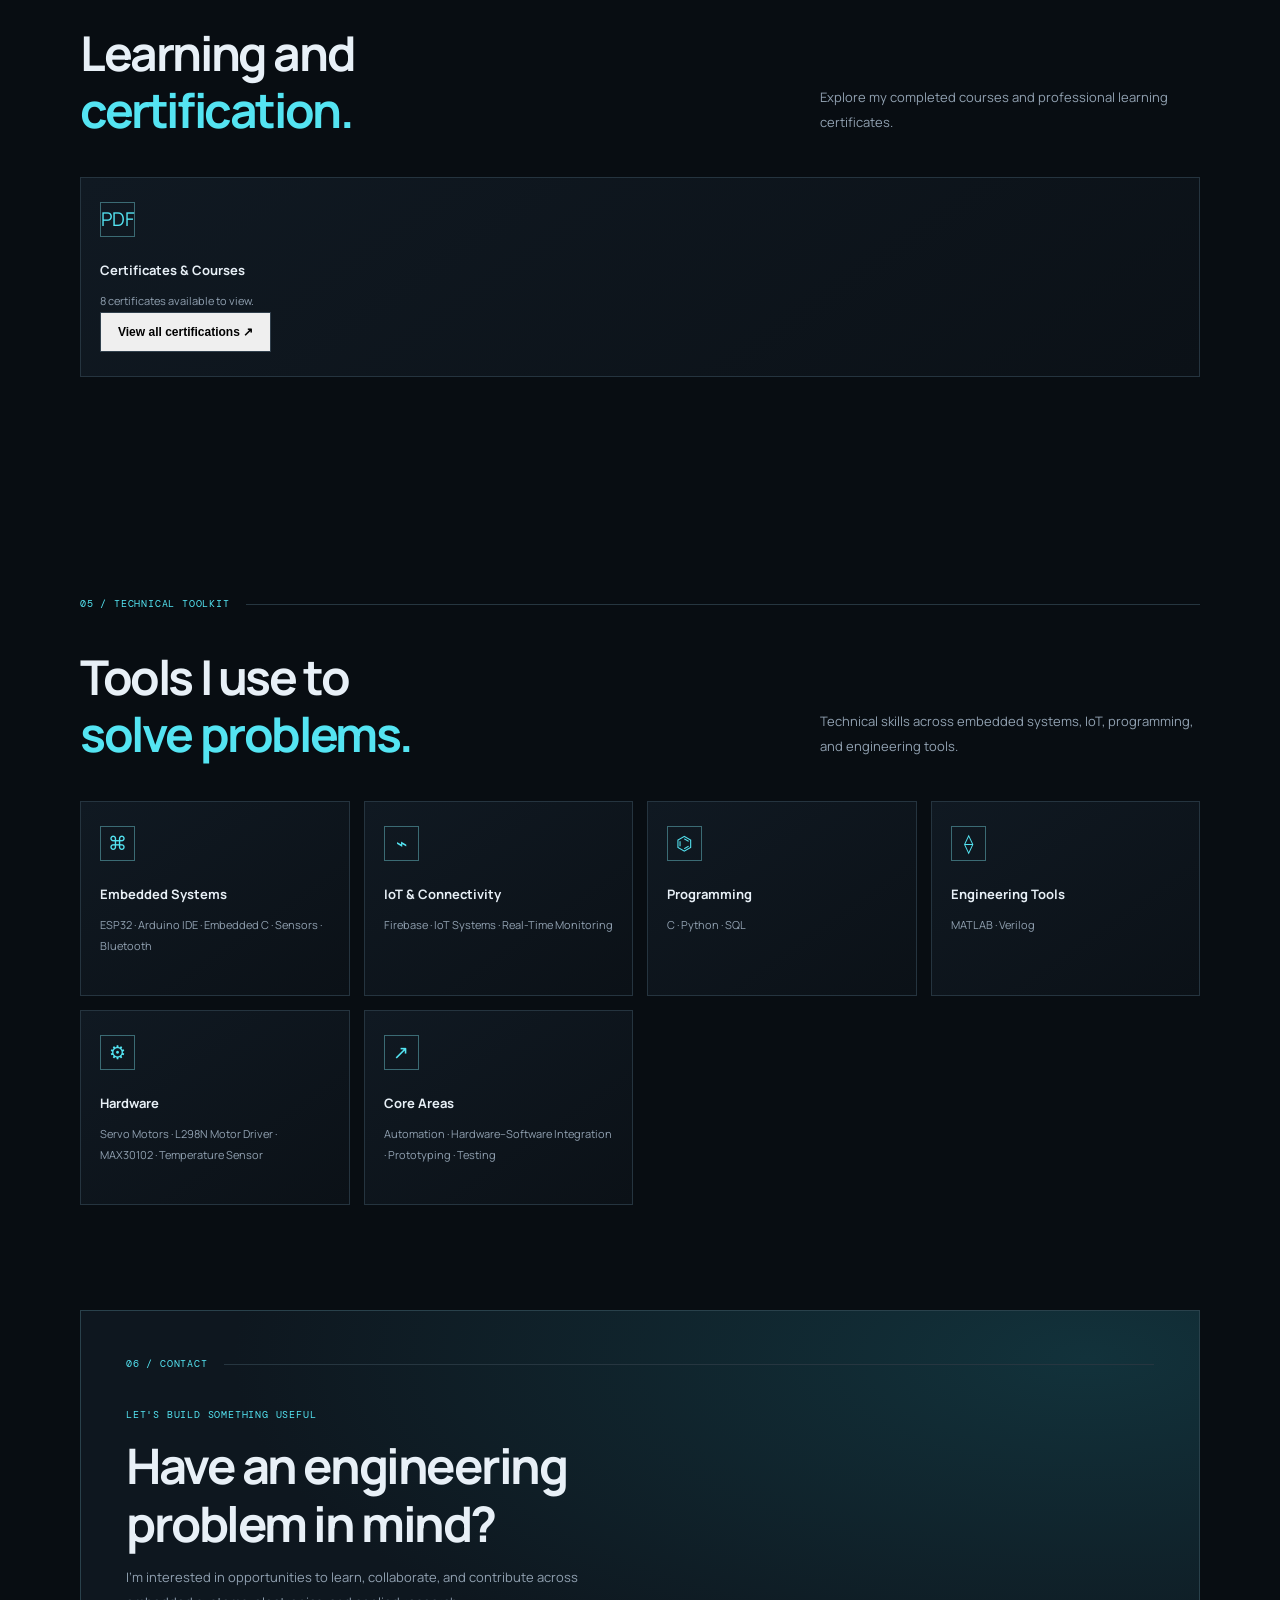
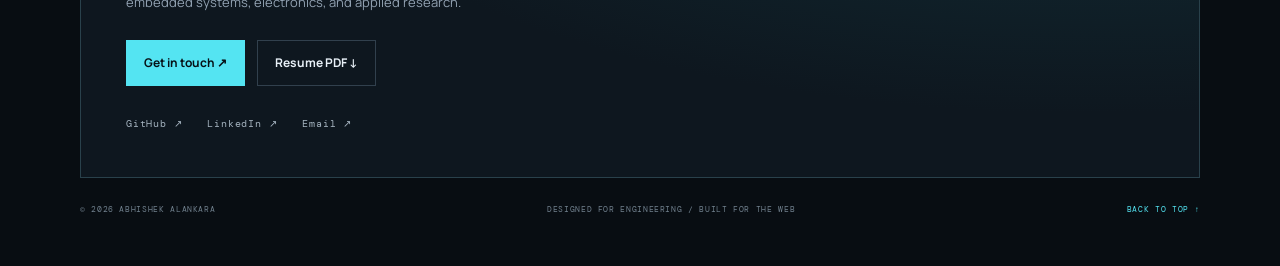
==== commit 4181a090: "Update index.html" ====
--- a/index.html
+++ b/index.html
@@ -1,143 +1,595 @@
+
 <!DOCTYPE html>
 <html lang="en">
 <head>
   <meta charset="UTF-8">
   <meta name="viewport" content="width=device-width, initial-scale=1.0">
-  <meta name="description" content="Abhishek Alankara — Electronics and Communication Engineering portfolio, embedded systems, IoT, VLSI and AI/ML research.">
-  <title>Abhishek Alankara | ECE Portfolio</title>
+  <meta name="description" content="Abhishek Alankara — Electronics and Communication Engineering portfolio featuring embedded systems, IoT projects, research, and AI/ML.">
+  <title>Abhishek Alankara | Engineering Portfolio</title>
+
   <link rel="preconnect" href="https://fonts.googleapis.com">
   <link rel="preconnect" href="https://fonts.gstatic.com" crossorigin>
   <link href="https://fonts.googleapis.com/css2?family=DM+Mono:wght@400;500&family=Manrope:wght@400;500;600;700;800&display=swap" rel="stylesheet">
+
   <link rel="stylesheet" href="style.css">
-  <style>[hidden] { display: none !important; }</style>
+
+  <style>
+    /* Project video previews */
+    .project-video-art {
+      position: relative;
+      overflow: hidden;
+      padding: 0;
+      background: #0b1118;
+    }
+
+    .project-video {
+      display: block;
+      width: 100%;
+      height: 100%;
+      min-height: 240px;
+      object-fit: contain;
+      background: #0b1118;
+      border: none;
+    }
+
+    .certification-list[hidden] {
+      display: none !important;
+    }
+
+    .certification-summary {
+      margin-bottom: 24px;
+    }
+  </style>
 </head>
+
 <body>
-  <div class="ambient ambient-one"></div><div class="ambient ambient-two"></div>
+  <div class="ambient ambient-one"></div>
+  <div class="ambient ambient-two"></div>
+
   <header class="site-header">
-    <a class="brand" href="#home"><span class="brand-mark">A<span>.</span></span><span>ABHISHEK <small>ENGINEERING PORTFOLIO</small></span></a>
+    <a class="brand" href="#home">
+      <span class="brand-mark">A<span>.</span></span>
+      <span>ABHISHEK <small>ENGINEERING PORTFOLIO</small></span>
+    </a>
+
     <button class="menu-toggle" aria-label="Toggle navigation" aria-expanded="false">☰</button>
+
     <nav id="nav">
-      <a href="#about">About</a><a href="#projects">Projects</a><a href="#research">Research</a><a href="#certifications">Certifications</a><a href="#skills">Skills</a><a href="#contact" class="nav-contact">Contact ↗</a>
+      <a href="#about">About</a>
+      <a href="#projects">Projects</a>
+      <a href="#research">Research</a>
+      <a href="#certifications">Certifications</a>
+      <a href="#skills">Skills</a>
+      <a href="#contact" class="nav-contact">Contact ↗</a>
     </nav>
   </header>
 
   <main>
+
+    <!-- HERO -->
     <section class="hero section-wrap" id="home">
       <div class="hero-copy">
-        <div class="eyebrow"><span class="pulse"></span> OPEN TO ENGINEERING OPPORTUNITIES</div>
-        <p class="hero-kicker">ELECTRONICS & COMMUNICATION ENGINEERING</p>
-        <h1>Building at the<br>intersection of <span>hardware</span><br>and intelligence.</h1>
-        <p class="hero-description">I'm Abhishek Alankara, a B.Tech Electronics and Communication Engineering student at SRM University–AP with interests in embedded systems, IoT, VLSI, and artificial intelligence. I have worked on projects involving smart dispensing systems, health monitoring, and deep learning, including GAT, LSTM, and CNN-based approaches. I enjoy combining hardware and software to develop practical engineering solutions.
-</p>
+        <div class="eyebrow">
+          <span class="pulse"></span>
+          OPEN TO ENGINEERING OPPORTUNITIES
+        </div>
+
+        <p class="hero-kicker">ELECTRONICS &amp; COMMUNICATION ENGINEERING</p>
+
+        <h1>
+          Building at the<br>
+          intersection of <span>hardware</span><br>
+          and intelligence.
+        </h1>
+
+        <p class="hero-description">
+          I'm Abhishek Alankara, a B.Tech Electronics and Communication
+          Engineering student at SRM University–AP with interests in
+          embedded systems, IoT, VLSI, and artificial intelligence.
+          I enjoy combining hardware and software to develop practical
+          engineering solutions.
+        </p>
+
         <div class="hero-actions">
-          <a class="button button-primary" href="#projects">Explore my work <span>↘</span></a>
-          <a class="button button-ghost" href="assets/resume.pdf" target="_blank" rel="noopener">View resume ↗</a>
-        </div>
-        <div class="hero-links"><a href="https://github.com/abhishekalankara" target="_blank" rel="noopener">GITHUB ↗</a><a href="https://www.linkedin.com/in/abhishekalankara/" target="_blank" rel="noopener">LINKEDIN ↗</a><a href="mailto:abishekalankara@gmail.com">EMAIL ↗</a></div>
-      </div>
+          <a class="button button-primary" href="#projects">
+            Explore my work <span>↘</span>
+          </a>
+          <a class="button button-ghost" href="assets/resume.pdf" target="_blank" rel="noopener">
+            View resume ↗
+          </a>
+        </div>
+
+        <div class="hero-links">
+          <a href="https://github.com/abhishekalankara" target="_blank" rel="noopener noreferrer">GITHUB ↗</a>
+          <a href="https://www.linkedin.com/in/abhishekalankara/" target="_blank" rel="noopener noreferrer">LINKEDIN ↗</a>
+          <a href="mailto:abishekalankara@gmail.com">EMAIL ↗</a>
+        </div>
+      </div>
+
       <div class="hero-visual" aria-label="Decorative circuit-inspired graphic">
-        <div class="visual-top"><span>FIG. 01 / SYSTEMS THINKING</span><span class="live-dot">● ONLINE</span></div>
+        <div class="visual-top">
+          <span>FIG. 01 / SYSTEMS THINKING</span>
+          <span class="live-dot">● ONLINE</span>
+        </div>
+
         <div class="circuit">
-          <div class="circuit-ring ring-a"></div><div class="circuit-ring ring-b"></div><div class="circuit-core"><span>ECE</span><small>IDEA → SYSTEM</small></div>
-          <i class="node node-a"></i><i class="node node-b"></i><i class="node node-c"></i><i class="node node-d"></i>
-          <span class="circuit-label label-a">EMBEDDED</span><span class="circuit-label label-b">SIGNALS</span><span class="circuit-label label-c">ML / AI</span>
-        </div>
-        <div class="visual-bottom"><span>DESIGN</span><span class="visual-line"></span><span>PROTOTYPE</span><span class="visual-line"></span><span>VALIDATE</span></div>
-      </div>
-      <div class="hero-index"><span>01</span><span class="index-line"></span><span>PORTFOLIO / 2026</span></div>
+          <div class="circuit-ring ring-a"></div>
+          <div class="circuit-ring ring-b"></div>
+          <div class="circuit-core">
+            <span>ECE</span>
+            <small>IDEA → SYSTEM</small>
+          </div>
+          <i class="node node-a"></i>
+          <i class="node node-b"></i>
+          <i class="node node-c"></i>
+          <i class="node node-d"></i>
+          <span class="circuit-label label-a">EMBEDDED</span>
+          <span class="circuit-label label-b">SIGNALS</span>
+          <span class="circuit-label label-c">ML / AI</span>
+        </div>
+
+        <div class="visual-bottom">
+          <span>DESIGN</span>
+          <span class="visual-line"></span>
+          <span>PROTOTYPE</span>
+          <span class="visual-line"></span>
+          <span>VALIDATE</span>
+        </div>
+      </div>
+
+      <div class="hero-index">
+        <span>01</span>
+        <span class="index-line"></span>
+        <span>PORTFOLIO / 2026</span>
+      </div>
     </section>
 
+    <!-- ABOUT -->
     <section class="section-wrap intro-strip" id="about">
-      <div class="section-label"><span>01 / ABOUT</span><span class="label-line"></span></div>
+      <div class="section-label">
+        <span>01 / ABOUT</span>
+        <span class="label-line"></span>
+      </div>
+
       <div class="about-grid">
         <h2>Curious by design.<br><span>Practical by build.</span></h2>
+
         <div class="about-copy">
-          <p>I'm a B.Tech student in Electronics and Communication Engineering at SRM University–AP, passionate about embedded systems, IoT, VLSI, and artificial intelligence. I enjoy working on hardware–software integration, microcontrollers, and machine learning projects to develop practical engineering solutions.
-</p>
-          <p>Through academic projects and research, I'm developing skills in microcontrollers, hardware–software integration, machine learning, and technical problem-solving. I'm looking for internship and full-time opportunities where I can apply my knowledge, learn from experienced engineers, and contribute to real-world engineering challenges.
-</p>
-          <div class="about-facts"><div><strong>ECE</strong><small>ACADEMIC BACKGROUND</small></div><div><strong>HW + SW</strong><small>CROSS-DOMAIN INTEREST</small></div><div><strong>R&D</strong><small>PROJECTS & RESEARCH</small></div></div>
+          <p>
+            I'm a B.Tech student in Electronics and Communication
+            Engineering at SRM University–AP, interested in embedded
+            systems, IoT, VLSI, and artificial intelligence.
+            I enjoy working on hardware–software integration,
+            microcontrollers, and machine learning projects.
+          </p>
+
+          <p>
+            Through academic projects and research, I'm developing
+            skills in embedded development, sensor integration,
+            machine learning, and technical problem-solving.
+            I'm looking for opportunities to learn, collaborate,
+            and contribute to real-world engineering projects.
+          </p>
+
+          <div class="about-facts">
+            <div><strong>ECE</strong><small>ACADEMIC BACKGROUND</small></div>
+            <div><strong>HW + SW</strong><small>CROSS-DOMAIN INTEREST</small></div>
+            <div><strong>R&amp;D</strong><small>PROJECTS &amp; RESEARCH</small></div>
+          </div>
         </div>
       </div>
     </section>
 
+    <!-- PROJECTS WITH VIDEOS -->
     <section class="section-wrap projects-section" id="projects">
-      <div class="section-label"><span>02 / SELECTED PROJECTS</span><span class="label-line"></span></div>
-      <div class="section-heading"><div><h2>From concept<br>to <span>prototype.</span></h2></div><p>Explore my hands-on engineering projects in embedded systems, IoT, and health monitoring, combining electronics and software to solve practical problems.</p></div>
+      <div class="section-label">
+        <span>02 / SELECTED PROJECTS</span>
+        <span class="label-line"></span>
+      </div>
+
+      <div class="section-heading">
+        <div>
+          <h2>From concept<br>to <span>prototype.</span></h2>
+        </div>
+        <p>
+          Explore my engineering projects in embedded systems, IoT,
+          and health monitoring through project demonstrations.
+        </p>
+      </div>
+
       <div class="project-grid">
+
+        <!-- PROJECT 1: SMART OBJECT DISPENSER -->
         <article class="project-card">
-          <div class="project-art dispenser-art"><div class="art-chip">ESP32</div><div class="art-lines"></div><div class="art-device"><div class="device-screen">SMART<br>DISPENSER</div><div class="device-slot"></div><div class="device-base"></div></div><span class="art-caption">CONNECTED DISPENSING SYSTEM</span></div>
-          <div class="project-content"><div class="project-meta"><span>01 / IOT + EMBEDDED</span><span>IN PROGRESS / UPDATE STATUS</span></div><h3>Smart Object Dispenser</h3><p>Developed a Smart Object Dispenser using Firebase Realtime Database, QR code scanning, and digital payment integration. Designed the system to enable product selection, payment processing, and automated dispensing through ESP32-based hardware control.</p><div class="tag-row"><span>ESP32</span><span>Flutter</span><span>Firebase</span><span>QR / IoT</span></div><a class="text-link" href="https://github.com/abhishekalankara/Smart-Object-Dispenser-using-IoT" target="_blank" rel="noopener noreferrer">View project repository ↗</a></div>
-        </article>
+          <div class="project-art dispenser-art project-video-art">
+            <video
+              class="project-video"
+              controls
+              preload="metadata"
+              playsinline
+              aria-label="Smart Object Dispenser project demonstration"
+            >
+              <source src="assets/videos/smart-object-dispenser-app-demo.mp4" type="video/mp4">
+              Your browser does not support video playback.
+            </video>
+          </div>
+
+          <div class="project-content">
+            <div class="project-meta">
+              <span>01 / IOT + EMBEDDED</span>
+              <span>PROJECT DEMO</span>
+            </div>
+
+            <h3>Smart Object Dispenser</h3>
+
+            <p>
+              Developed a Smart Object Dispenser using Firebase Realtime
+              Database, QR code scanning, and digital payment integration.
+              The system supports product selection, payment processing,
+              and automated dispensing through ESP32-based hardware control.
+            </p>
+
+            <div class="tag-row">
+              <span>ESP32</span>
+              <span>Flutter</span>
+              <span>Firebase</span>
+              <span>QR / IoT</span>
+            </div>
+
+            <a
+              class="text-link"
+              href="https://github.com/abhishekalankara/Smart-Object-Dispenser-using-IoT"
+              target="_blank"
+              rel="noopener noreferrer"
+            >
+              View project repository ↗
+            </a>
+          </div>
+        </article>
+
+        <!-- PROJECT 2: WEARABLE IOT HEALTH MONITORING -->
         <article class="project-card">
-          <div class="project-art health-art"><div class="wave wave-one"></div><div class="wave wave-two"></div><div class="health-label">LIVE SIGNAL<br><b>HEALTH DATA</b></div><div class="health-grid"></div></div>
-          <div class="project-content"><div class="project-meta"><span>02 / EMBEDDED HEALTH</span><span>PROJECT</span></div><h3>Health Monitoring Glove</h3><p>Developed a wearable health monitoring project focused on collecting physiological sensor data and presenting useful health information. The project explores the integration of embedded systems, sensors, and data communication for real-time monitoring.</p><div class="tag-row"><span>Sensors</span><span>Microcontrollers</span><span>IoT</span></div><a class="text-link" href="https://github.com/abhishekalankara/Wearable-IoT-Health-Monitoring-Glove" target="_blank" rel="noopener noreferrer">View project repository ↗</a></div>
+          <div class="project-art health-art project-video-art">
+            <video
+              class="project-video"
+              controls
+              preload="metadata"
+              playsinline
+              aria-label="Wearable IoT Health Monitoring Glove project demonstration"
+            >
+              <source src="assets/videos/wearable-iot-demo.mp4" type="video/mp4">
+              Your browser does not support video playback.
+            </video>
+          </div>
+
+          <div class="project-content">
+            <div class="project-meta">
+              <span>02 / EMBEDDED HEALTH</span>
+              <span>PROJECT DEMO</span>
+            </div>
+
+            <h3>Health Monitoring Glove</h3>
+
+            <p>
+              Developed a wearable IoT health monitoring device focused
+              on collecting physiological sensor data and presenting
+              useful health information. The project combines embedded
+              systems, sensors, and data communication for real-time monitoring.
+            </p>
+
+            <div class="tag-row">
+              <span>ESP32</span>
+              <span>Sensors</span>
+              <span>IoT</span>
+              <span>Monitoring</span>
+            </div>
+
+            <a
+              class="text-link"
+              href="https://github.com/abhishekalankara/Wearable-IoT-Health-Monitoring-Glove"
+              target="_blank"
+              rel="noopener noreferrer"
+            >
+              View project repository ↗
+            </a>
+          </div>
         </article>
 
       </div>
     </section>
 
-    <section class="research-section" id="research"><div class="section-wrap">
-      <div class="section-label"><span>03 / RESEARCH PAPERS</span><span class="label-line"></span></div>
-      <div class="section-heading"><div><h2>Exploring<br><span>New Ideas.</span></h2></div><p>Selected research work in genomic sequence classification and battery health monitoring. Open the paper PDFs to read the full work.</p></div>
-      <div class="research-list">
-        <article class="research-item"><div class="research-number">R01</div><div class="research-main"><span class="research-type">GENOMICS / DEEP LEARNING</span><h3>Convolution Meets Genome</h3><p>Developed a CNN–LSTM hybrid model for DNA sequence classification, combining feature extraction and sequential pattern learning to identify meaningful genomic patterns and achieve improved classification performance.</p><div class="tag-row"><span>DNA sequence</span><span>1D CNN</span><span>CNN–LSTM</span></div></div><a class="round-link" href="assets/research/convolution-meets-genome.pdf" target="_blank" rel="noopener" aria-label="Read Convolution Meets Genome paper">PDF ↗</a></article>
-        <article class="research-item"><div class="research-number">R02</div><div class="research-main"><span class="research-type">BATTERY ANALYTICS / SEQUENCE MODELLING</span><h3>Battery Health Monitoring using GAT and LSTM</h3><p>Applied Graph Attention Networks (GAT) and Long Short-Term Memory (LSTM) models to estimate battery State of Charge (SOC) and State of Health (SOH). GAT captures relationships between battery data features, while LSTM learns temporal patterns to support accurate battery condition monitoring.</p><div class="tag-row"><span>Graph Attention</span><span>LSTM</span><span>Health estimation</span></div></div><a class="round-link" href="assets/research/battery-health-gat-lstm.pdf" target="_blank" rel="noopener" aria-label="Read Battery Health Monitoring paper">PDF ↗</a></article>
-      </div>
-      
-    </div></section>
-
-
+    <!-- RESEARCH -->
+    <section class="research-section" id="research">
+      <div class="section-wrap">
+        <div class="section-label">
+          <span>03 / RESEARCH PAPERS</span>
+          <span class="label-line"></span>
+        </div>
+
+        <div class="section-heading">
+          <div>
+            <h2>Exploring<br><span>new ideas.</span></h2>
+          </div>
+          <p>
+            Selected research work in genomic sequence classification
+            and battery health monitoring.
+          </p>
+        </div>
+
+        <div class="research-list">
+
+          <article class="research-item">
+            <div class="research-number">R01</div>
+
+            <div class="research-main">
+              <span class="research-type">GENOMICS / DEEP LEARNING</span>
+              <h3>Convolution Meets Genome</h3>
+
+              <p>
+                Applied a CNN–LSTM approach to DNA sequence classification,
+                combining convolutional feature extraction and sequential
+                pattern learning to identify meaningful genomic patterns.
+              </p>
+
+              <div class="tag-row">
+                <span>DNA Sequence</span>
+                <span>CNN</span>
+                <span>CNN–LSTM</span>
+              </div>
+            </div>
+
+            <a
+              class="round-link"
+              href="assets/research/convolution-meets-genome.pdf"
+              target="_blank"
+              rel="noopener"
+              aria-label="Read Convolution Meets Genome paper"
+            >PDF ↗</a>
+          </article>
+
+          <article class="research-item">
+            <div class="research-number">R02</div>
+
+            <div class="research-main">
+              <span class="research-type">BATTERY ANALYTICS / SEQUENCE MODELLING</span>
+              <h3>Battery Health Monitoring using GAT and LSTM</h3>
+
+              <p>
+                Applied Graph Attention Networks (GAT) and Long Short-Term
+                Memory (LSTM) models to estimate battery State of Charge
+                (SOC) and State of Health (SOH). GAT captures relationships
+                between battery data features, while LSTM learns temporal
+                patterns for battery condition monitoring.
+              </p>
+
+              <div class="tag-row">
+                <span>GAT</span>
+                <span>LSTM</span>
+                <span>Battery Health</span>
+              </div>
+            </div>
+
+            <a
+              class="round-link"
+              href="assets/research/battery-health-gat-lstm.pdf"
+              target="_blank"
+              rel="noopener"
+              aria-label="Read Battery Health Monitoring paper"
+            >PDF ↗</a>
+          </article>
+
+        </div>
+      </div>
+    </section>
+
+    <!-- CERTIFICATIONS -->
     <section class="section-wrap skills-section" id="certifications">
-      <div class="section-label"><span>04 / CERTIFICATIONS</span><span class="label-line"></span></div>
+      <div class="section-label">
+        <span>04 / CERTIFICATIONS</span>
+        <span class="label-line"></span>
+      </div>
+
       <div class="section-heading">
-        <div><h2>Learning and<br><span>certification.</span></h2></div>
+        <div>
+          <h2>Learning and<br><span>certification.</span></h2>
+        </div>
         <p>Explore my completed courses and professional learning certificates.</p>
       </div>
-      <div class="certification-actions">
-        <button class="button button-ghost" id="toggle-certifications" type="button"
-          aria-expanded="false" aria-controls="certification-list">View all certifications ↗</button>
-      </div>
+
+      <div class="skill-card certification-summary">
+        <span class="skill-icon">PDF</span>
+        <h3>Certificates &amp; Courses</h3>
+        <p>8 certificates available to view.</p>
+
+        <button
+          class="button button-ghost"
+          id="toggle-certifications"
+          type="button"
+          aria-expanded="false"
+          aria-controls="certification-list"
+        >
+          View all certifications ↗
+        </button>
+      </div>
+
       <div class="skills-grid certification-list" id="certification-list" hidden>
-        <article class="skill-card"><span class="skill-icon">01</span><h3>Control Design Onramp with Simulink</h3><p>MathWorks Training Services</p><a class="text-link" href="assets/certifications/control-design-onramp-simulink.pdf" target="_blank" rel="noopener noreferrer">View certificate PDF ↗</a></article>
-        <article class="skill-card"><span class="skill-icon">02</span><h3>Simulink Onramp</h3><p>MathWorks Training Services</p><a class="text-link" href="assets/certifications/simulink-onramp.pdf" target="_blank" rel="noopener noreferrer">View certificate PDF ↗</a></article>
-        <article class="skill-card"><span class="skill-icon">03</span><h3>Cyber Job Simulation</h3><p>Deloitte · Forage</p><a class="text-link" href="assets/certifications/deloitte-cyber-job-simulation.pdf" target="_blank" rel="noopener noreferrer">View certificate PDF ↗</a></article>
-        <article class="skill-card"><span class="skill-icon">04</span><h3>Free Embedded Systems Course</h3><p>Course completion</p><a class="text-link" href="assets/certifications/embedded-systems-course.pdf" target="_blank" rel="noopener noreferrer">View certificate PDF ↗</a></article>
-        <article class="skill-card"><span class="skill-icon">05</span><h3>Generative AI for Beginners</h3><p>Course completion</p><a class="text-link" href="assets/certifications/generative-ai-for-beginners.pdf" target="_blank" rel="noopener noreferrer">View certificate PDF ↗</a></article>
-        <article class="skill-card"><span class="skill-icon">06</span><h3>Artificial Intelligence Fundamentals</h3><p>IBM SkillsBuild</p><a class="text-link" href="assets/certifications/ibm-artificial-intelligence-fundamentals.pdf" target="_blank" rel="noopener noreferrer">View certificate PDF ↗</a></article>
-        <article class="skill-card"><span class="skill-icon">07</span><h3>Introduction to Cloud Computing</h3><p>Course completion</p><a class="text-link" href="assets/certifications/introduction-to-cloud-computing.pdf" target="_blank" rel="noopener noreferrer">View certificate PDF ↗</a></article>
-        <article class="skill-card"><span class="skill-icon">08</span><h3>Operating Systems Basics</h3><p>Cisco Networking Academy</p><a class="text-link" href="assets/certifications/operating-systems-basics.pdf" target="_blank" rel="noopener noreferrer">View certificate PDF ↗</a></article>
+
+        <article class="skill-card">
+          <span class="skill-icon">01</span>
+          <h3>Control Design Onramp with Simulink</h3>
+          <p>MathWorks Training Services</p>
+          <a class="text-link" href="assets/certifications/control-design-onramp-simulink.pdf" target="_blank" rel="noopener noreferrer">View certificate PDF ↗</a>
+        </article>
+
+        <article class="skill-card">
+          <span class="skill-icon">02</span>
+          <h3>Simulink Onramp</h3>
+          <p>MathWorks Training Services</p>
+          <a class="text-link" href="assets/certifications/simulink-onramp.pdf" target="_blank" rel="noopener noreferrer">View certificate PDF ↗</a>
+        </article>
+
+        <article class="skill-card">
+          <span class="skill-icon">03</span>
+          <h3>Cyber Job Simulation</h3>
+          <p>Deloitte · Forage</p>
+          <a class="text-link" href="assets/certifications/deloitte-cyber-job-simulation.pdf" target="_blank" rel="noopener noreferrer">View certificate PDF ↗</a>
+        </article>
+
+        <article class="skill-card">
+          <span class="skill-icon">04</span>
+          <h3>Free Embedded Systems Course</h3>
+          <p>Course completion</p>
+          <a class="text-link" href="assets/certifications/embedded-systems-course.pdf" target="_blank" rel="noopener noreferrer">View certificate PDF ↗</a>
+        </article>
+
+        <article class="skill-card">
+          <span class="skill-icon">05</span>
+          <h3>Generative AI for Beginners</h3>
+          <p>Course completion</p>
+          <a class="text-link" href="assets/certifications/generative-ai-for-beginners.pdf" target="_blank" rel="noopener noreferrer">View certificate PDF ↗</a>
+        </article>
+
+        <article class="skill-card">
+          <span class="skill-icon">06</span>
+          <h3>Artificial Intelligence Fundamentals</h3>
+          <p>IBM SkillsBuild</p>
+          <a class="text-link" href="assets/certifications/ibm-artificial-intelligence-fundamentals.pdf" target="_blank" rel="noopener noreferrer">View certificate PDF ↗</a>
+        </article>
+
+        <article class="skill-card">
+          <span class="skill-icon">07</span>
+          <h3>Introduction to Cloud Computing</h3>
+          <p>Course completion</p>
+          <a class="text-link" href="assets/certifications/introduction-to-cloud-computing.pdf" target="_blank" rel="noopener noreferrer">View certificate PDF ↗</a>
+        </article>
+
+        <article class="skill-card">
+          <span class="skill-icon">08</span>
+          <h3>Operating Systems Basics</h3>
+          <p>Cisco Networking Academy</p>
+          <a class="text-link" href="assets/certifications/operating-systems-basics.pdf" target="_blank" rel="noopener noreferrer">View certificate PDF ↗</a>
+        </article>
+
       </div>
     </section>
 
+    <!-- TECHNICAL SKILLS -->
     <section class="section-wrap skills-section" id="skills">
-      <div class="section-label"><span>05 / TECHNICAL TOOLKIT</span><span class="label-line"></span></div>
-      <div class="section-heading"><div><h2>Skills and<br><span>tools.</span></h2></div><p>Technical skills and tools used in my embedded systems, IoT, and engineering projects.</p></div>
+      <div class="section-label">
+        <span>05 / TECHNICAL TOOLKIT</span>
+        <span class="label-line"></span>
+      </div>
+
+      <div class="section-heading">
+        <div>
+          <h2>Tools I use to<br><span>solve problems.</span></h2>
+        </div>
+        <p>Technical skills across embedded systems, IoT, programming, and engineering tools.</p>
+      </div>
+
       <div class="skills-grid">
-        <div class="skill-card"><span class="skill-icon">01</span><h3>Embedded Systems</h3><p>ESP32 · Arduino IDE · Embedded C · Sensors · Bluetooth</p></div>
-        <div class="skill-card"><span class="skill-icon">02</span><h3>IoT &amp; Connectivity</h3><p>Firebase · IoT Systems · Real-Time Monitoring</p></div>
-        <div class="skill-card"><span class="skill-icon">03</span><h3>Programming</h3><p>C · Python · SQL</p></div>
-        <div class="skill-card"><span class="skill-icon">04</span><h3>Engineering Tools</h3><p>MATLAB · Verilog</p></div>
-        <div class="skill-card"><span class="skill-icon">05</span><h3>Hardware</h3><p>Servo Motors · L298N Motor Driver · MAX30102 · Temperature Sensor</p></div>
-        <div class="skill-card"><span class="skill-icon">06</span><h3>Core Areas</h3><p>Embedded Systems · Automation · Hardware–Software Integration · Prototyping · Testing</p></div>
+
+        <article class="skill-card">
+          <span class="skill-icon">⌘</span>
+          <h3>Embedded Systems</h3>
+          <p>ESP32 · Arduino IDE · Embedded C · Sensors · Bluetooth</p>
+        </article>
+
+        <article class="skill-card">
+          <span class="skill-icon">⌁</span>
+          <h3>IoT &amp; Connectivity</h3>
+          <p>Firebase · IoT Systems · Real-Time Monitoring</p>
+        </article>
+
+        <article class="skill-card">
+          <span class="skill-icon">⌬</span>
+          <h3>Programming</h3>
+          <p>C · Python · SQL</p>
+        </article>
+
+        <article class="skill-card">
+          <span class="skill-icon">⟠</span>
+          <h3>Engineering Tools</h3>
+          <p>MATLAB · Verilog</p>
+        </article>
+
+        <article class="skill-card">
+          <span class="skill-icon">⚙</span>
+          <h3>Hardware</h3>
+          <p>Servo Motors · L298N Motor Driver · MAX30102 · Temperature Sensor</p>
+        </article>
+
+        <article class="skill-card">
+          <span class="skill-icon">↗</span>
+          <h3>Core Areas</h3>
+          <p>Automation · Hardware–Software Integration · Prototyping · Testing</p>
+        </article>
+
       </div>
     </section>
 
+    <!-- CONTACT -->
     <section class="section-wrap contact-section" id="contact">
-      <div class="contact-panel"><div class="section-label"><span>06 / CONTACT</span><span class="label-line"></span></div><p class="eyebrow">OPEN TO COLLABORATION.</p><h2>Let’s turn ideas into<br>real-world solutions.</h2><p class="contact-copy">I'm interested in opportunities to learn, collaborate, and contribute across embedded systems, electronics, and applied research.</p><div class="hero-actions"><a class="button button-primary" href="mailto:abishekalankara@gmail.com">Get in touch ↗</a><a class="button button-ghost" href="assets/resume.pdf" target="_blank" rel="noopener">Resume PDF ↓</a></div><div class="contact-links"><a href="https://github.com/abhishekalankara" target="_blank" rel="noopener">GitHub ↗</a><a href="https://www.linkedin.com/in/abhishekalankara/" target="_blank" rel="noopener">LinkedIn ↗</a><a href="mailto:abishekalankara@gmail.com">Email ↗</a></div></div>
-      <footer><span>© <span id="year"></span> ABHISHEK ALANKARA</span><span>DESIGNED FOR ENGINEERING / BUILT FOR THE WEB</span><a href="#home">BACK TO TOP ↑</a></footer>
+      <div class="contact-panel">
+
+        <div class="section-label">
+          <span>06 / CONTACT</span>
+          <span class="label-line"></span>
+        </div>
+
+        <p class="eyebrow">LET'S BUILD SOMETHING USEFUL</p>
+
+        <h2>Have an engineering<br>problem in mind?</h2>
+
+        <p class="contact-copy">
+          I'm interested in opportunities to learn, collaborate,
+          and contribute across embedded systems, electronics,
+          and applied research.
+        </p>
+
+        <div class="hero-actions">
+          <a class="button button-primary" href="mailto:abishekalankara@gmail.com">
+            Get in touch ↗
+          </a>
+          <a class="button button-ghost" href="assets/resume.pdf" target="_blank" rel="noopener">
+            Resume PDF ↓
+          </a>
+        </div>
+
+        <div class="contact-links">
+          <a href="https://github.com/abhishekalankara" target="_blank" rel="noopener noreferrer">GitHub ↗</a>
+          <a href="https://www.linkedin.com/in/abhishekalankara/" target="_blank" rel="noopener noreferrer">LinkedIn ↗</a>
+          <a href="mailto:abishekalankara@gmail.com">Email ↗</a>
+        </div>
+
+      </div>
+
+      <footer>
+        <span>© <span id="year"></span> ABHISHEK ALANKARA</span>
+        <span>DESIGNED FOR ENGINEERING / BUILT FOR THE WEB</span>
+        <a href="#home">BACK TO TOP ↑</a>
+      </footer>
     </section>
+
   </main>
 
   <script>
+    // Show or hide certification cards.
     const certificationToggle = document.getElementById("toggle-certifications");
     const certificationList = document.getElementById("certification-list");
+
     if (certificationToggle && certificationList) {
       certificationToggle.addEventListener("click", () => {
-        const isExpanded = certificationToggle.getAttribute("aria-expanded") === "true";
-        certificationToggle.setAttribute("aria-expanded", String(!isExpanded));
+        const isExpanded =
+          certificationToggle.getAttribute("aria-expanded") === "true";
+
+        certificationToggle.setAttribute(
+          "aria-expanded",
+          String(!isExpanded)
+        );
+
         certificationList.hidden = isExpanded;
-        certificationList.style.display = isExpanded ? "none" : "grid";
+
         certificationToggle.textContent = isExpanded
           ? "View all certifications ↗"
           : "Hide certifications ↑";
